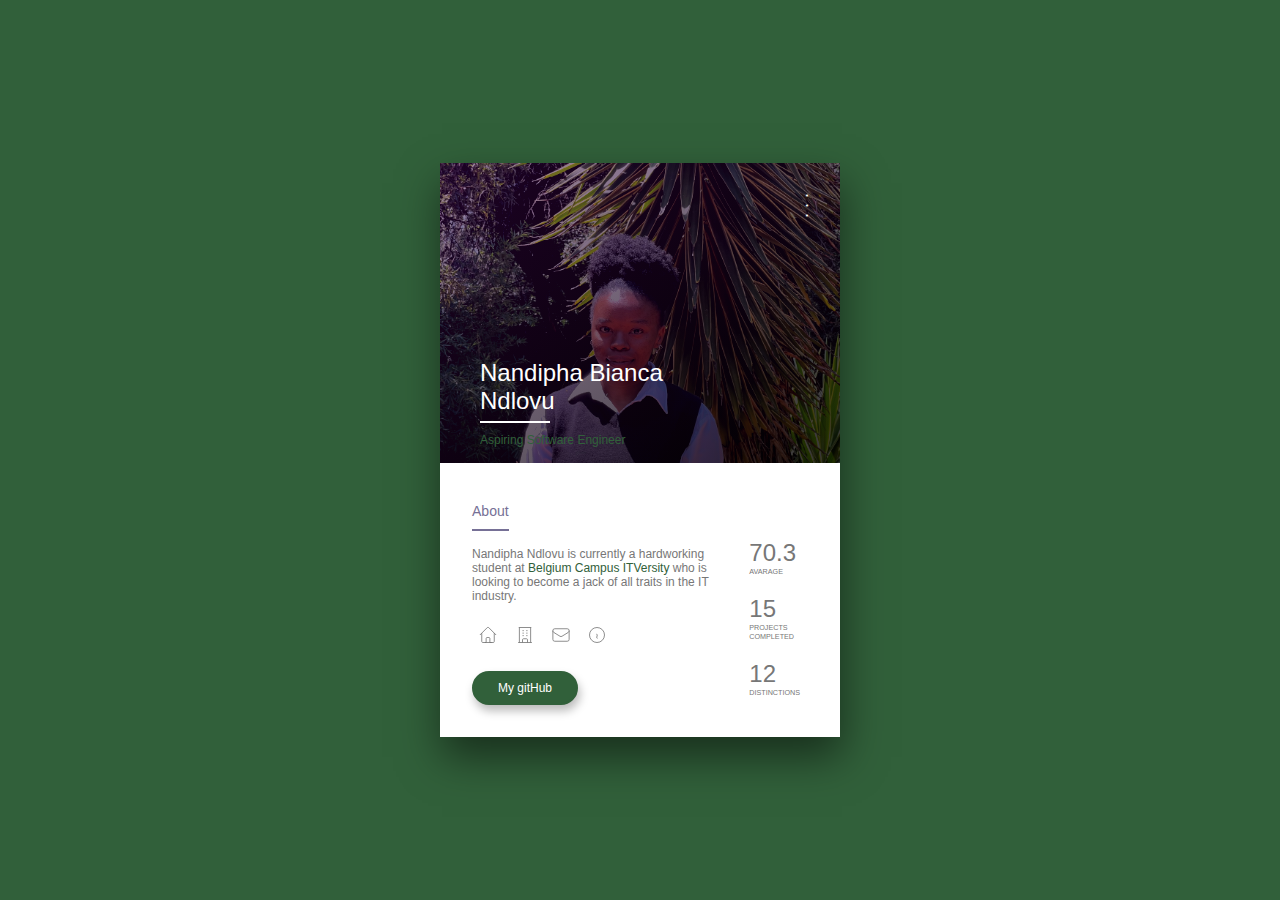
==== index.html @ 658f215c "Changing profile pictureand theme colour" ====
<!DOCTYPE html>
<html lang="en">
<head>
  <meta charset="UTF-8">
  <meta http-equiv="X-UA-Compatible" content="IE=edge">
  <meta name="viewport" content="width=device-width, initial-scale=1.0">
  <link rel="stylesheet" href="ProfileCard.css">
  <title>Profile Card</title>
</head>
<div class="main">
  
  <div class="card">
    <div class="profile_container">
      <img src = "picture2.png"/>
      <div class="overlay">
        <button><a class="nav" href="https://">. . .</a>
          
        </button>
        <h1>Nandipha Bianca <br/> Ndlovu</h1>
        <span></span>
        <h4>Aspiring Software Engineer</h4>
      </div>
    </div>

    <div class="content_container">
      <h3>About</h3>

      <div>
        <div>
          <p>Nandipha Ndlovu is currently a hardworking student at 
            <a class="bc" href="http://"><span class="orange">Belgium Campus ITVersity <span></span></a> 
            who is looking to become a jack of all traits in the IT industry. 
          </p>
          <div class="icon_container">
            <span>
              <svg xmlns="http://www.w3.org/2000/svg" fill="none" viewBox="0 0 24 24" strokeWidth={1.5} stroke="currentColor" className="w-6 h-6">
            <path strokeLinecap="round" strokeLinejoin="round" d="M2.25 12l8.954-8.955c.44-.439 1.152-.439 1.591 0L21.75 12M4.5 9.75v10.125c0 .621.504 1.125 1.125 1.125H9.75v-4.875c0-.621.504-1.125 1.125-1.125h2.25c.621 0 1.125.504 1.125 1.125V21h4.125c.621 0 1.125-.504 1.125-1.125V9.75M8.25 21h8.25" />
          </svg>

            </span>  
            <span>
              <svg xmlns="http://www.w3.org/2000/svg" fill="none" viewBox="0 0 24 24" strokeWidth={1.5} stroke="currentColor" className="w-6 h-6">
  <path strokeLinecap="round" strokeLinejoin="round" d="M3.75 21h16.5M4.5 3h15M5.25 3v18m13.5-18v18M9 6.75h1.5m-1.5 3h1.5m-1.5 3h1.5m3-6H15m-1.5 3H15m-1.5 3H15M9 21v-3.375c0-.621.504-1.125 1.125-1.125h3.75c.621 0 1.125.504 1.125 1.125V21" />
</svg>

            </span>  
            <span>
              <svg xmlns="http://www.w3.org/2000/svg" fill="none" viewBox="0 0 24 24" strokeWidth={1.5} stroke="currentColor" className="w-6 h-6">
  <path strokeLinecap="round" strokeLinejoin="round" d="M21.75 6.75v10.5a2.25 2.25 0 01-2.25 2.25h-15a2.25 2.25 0 01-2.25-2.25V6.75m19.5 0A2.25 2.25 0 0019.5 4.5h-15a2.25 2.25 0 00-2.25 2.25m19.5 0v.243a2.25 2.25 0 01-1.07 1.916l-7.5 4.615a2.25 2.25 0 01-2.36 0L3.32 8.91a2.25 2.25 0 01-1.07-1.916V6.75" />
  
</svg>

            </span>  
            <span>
              <svg xmlns="http://www.w3.org/2000/svg" fill="none" viewBox="0 0 24 24" strokeWidth={1.5} stroke="currentColor" className="w-6 h-6">
  <path strokeLinecap="round" strokeLinejoin="round" d="M11.25 11.25l.041-.02a.75.75 0 011.063.852l-.708 2.836a.75.75 0 001.063.853l.041-.021M21 12a9 9 0 11-18 0 9 9 0 0118 0zm-9-3.75h.008v.008H12V8.25z"/>
</svg>
            </span>  
          </div>
          <div class="button_container">
            <a href="https://github.com/NandiphaNdlovu" target="_blank">My gitHub</a>
          </div>
        </div>

        <div class="count_container">
          <div>
            <h3>70.3</h3>
            <p>Avarage</p>
          </div>

          <div>
            <h3>15</h3>
            <p>Projects Completed</p>
          </div>

          <div>
            <h3>12</h3>
            <p>Distinctions</p>
          </div>

        </div>  
      </div>
    </div>
  </div>

</div>

</body>
</html>
---- ProfileCard.css ----
:root{
    --back: #31603a;
    --overlay: #3e054d77;
    --light-font-color: #fff;
    --gray: #777;
  }
  
  *{
    margin: 0px;
    padding: 0px;
    -webkit-box-sizing: border-box;
            box-sizing: border-box;
    font-family: sans-serif;
    color: var(--gray);
    font-weight: normal;
  }
  
  
  .main{
    min-height: 100vh;
    background-color: var(--back);
    font-size: 12px;
    display: -ms-grid;
    display: grid;
    place-items: center;
  }
  
  .card{
    width: 90%;
    max-width: 400px;
    background-color: #fff;
    position: relative;
    -webkit-box-shadow: 2px 20px 40px rgba(0,0,0, 0.5);
            box-shadow: 2px 20px 40px rgba(0,0,0, 0.5);
    -webkit-animation: comein 2s ease-in-out;
            animation: comein 2s ease-in-out;
  }
  
  @-webkit-keyframes comein{
    0%{
      -webkit-transform: translateY(110%);
              transform: translateY(110%);
      opacity: 0;
    }
  
    50%{
      -webkit-transform: translateY(-5%);
              transform: translateY(-5%);
      opacity: 0.8;
    }
  
    100%{
      -webkit-transform: translateY(0%);
              transform: translateY(0%);
      opacity: 1;
    }
  }
  
  @keyframes comein{
    0%{
      -webkit-transform: translateY(110%);
              transform: translateY(110%);
      opacity: 0;
    }
  
    50%{
      -webkit-transform: translateY(-5%);
              transform: translateY(-5%);
      opacity: 0.8;
    }
  
    100%{
      -webkit-transform: translateY(0%);
              transform: translateY(0%);
      opacity: 1;
    }
  }
  
  
  .profile_container{
    height: 300px;
    position: relative;
  }
  
  .overlay{
    position: absolute;
    background-image: -webkit-gradient(linear, left top, right bottom, from(var(--overlay)), to(#000000cc));
    background-image: -o-linear-gradient(top left, var(--overlay), #000000cc);
    background-image: linear-gradient(to bottom right, var(--overlay), #000000cc);
    top:0px;
    width: 100%;
    height: 100%;
  }
  
  .card > div > img{
    width: 100%;
    -o-object-fit: cover;
       object-fit: cover;
    -o-object-position: center;
       object-position: center;
    height: 100%;
    -webkit-filter: contrast(1.4);
            filter: contrast(1.4);
  }
  
  button{
    outline: none;
    border:none;
  }
.nav{
    font-size: large;
    color: white;
    text-decoration: none;
}
.bc{
    text-decoration: none;
}

  .overlay > button{
    position: absolute;
    right: 1rem;
    top: 2rem;
    color: var(--light-font-color);
    background-color: #ffffff00;
    -webkit-transform: rotate(90deg);
        -ms-transform: rotate(90deg);
            transform: rotate(90deg);
    font-weight: 900;
    cursor: pointer;
  }
  
  .overlay >  h1{
    position: absolute;
    bottom : 3rem;
    left: 2.5rem;
    color: var(--light-font-color);
  }
  
  .overlay > span{
    display: block;
    width: 70px;
    background-color: #fff;
    height: 2px;
    position: absolute;
    bottom: 2.5rem;
    left: 2.5rem;
  }
  
  .overlay > h4{
    position: absolute;
    color: var(--back);
    bottom: 1rem;
    left: 2.5rem;
  }
  
  
  .content_container{
    padding: 2rem;
  }
  
  .content_container > h3{
    color: #767096;
    border-bottom: 2px solid #767096;
    display: inline-block;
    line-height: 2.4em;
  }
  
  .content_container > div{
    display: -webkit-box;
    display: -ms-flexbox;
    display: flex;
  }
  
  .content_container > div > div:nth-child(1){
    margin-right: 0.8rem;
    padding-top: 1rem;
  }
  
  
  span.orange{
    color: var(--back);
  }
  
  .icon_container{
    margin-top: 1rem;
    margin-bottom: 1rem;
  }
  
  .button_container{
    display: -webkit-box;
    display: -ms-flexbox;
    display: flex;
    -webkit-box-pack: justify;
        -ms-flex-pack: justify;
            justify-content: space-between;
  }
  
  .button_container > a{
    background-color: var(--back);
    border-radius: 18px;
    padding: 0.5rem 1.5rem;
    color: var(--light-font-color);
    border: 2px solid var(--back);
    font-size: 1em;
    -webkit-box-shadow: 2px 6px 10px #00000044;
            box-shadow: 2px 6px 10px #00000044;
    cursor: pointer;
    text-decoration: none;
  }
  
  .count_container {
    display: -webkit-box;
    display: -ms-flexbox;
    display: flex;
    -webkit-box-orient: vertical;
    -webkit-box-direction: normal;
        -ms-flex-direction: column;
            flex-direction: column;
    -webkit-box-pack: justify;
        -ms-flex-pack: justify;
            justify-content: space-between;
  }
  
  .count_container > div{
    padding: 0.5rem;
    margin-left: 1rem;
  }
  
  .count_container > div > h3{
    font-size: 2em;
  }
  
  .count_container > div > p{
    font-size: 0.6em;
    text-transform: uppercase;
  }
  
  
  .icon_container > span > svg{
    width: 20px;
    margin: 0.4rem;
  }
  
  .icon_container > span > svg:hover{
    -webkit-transform: scale(1.2);
        -ms-transform: scale(1.2);
            transform: scale(1.2);
    stroke: #000;
  }
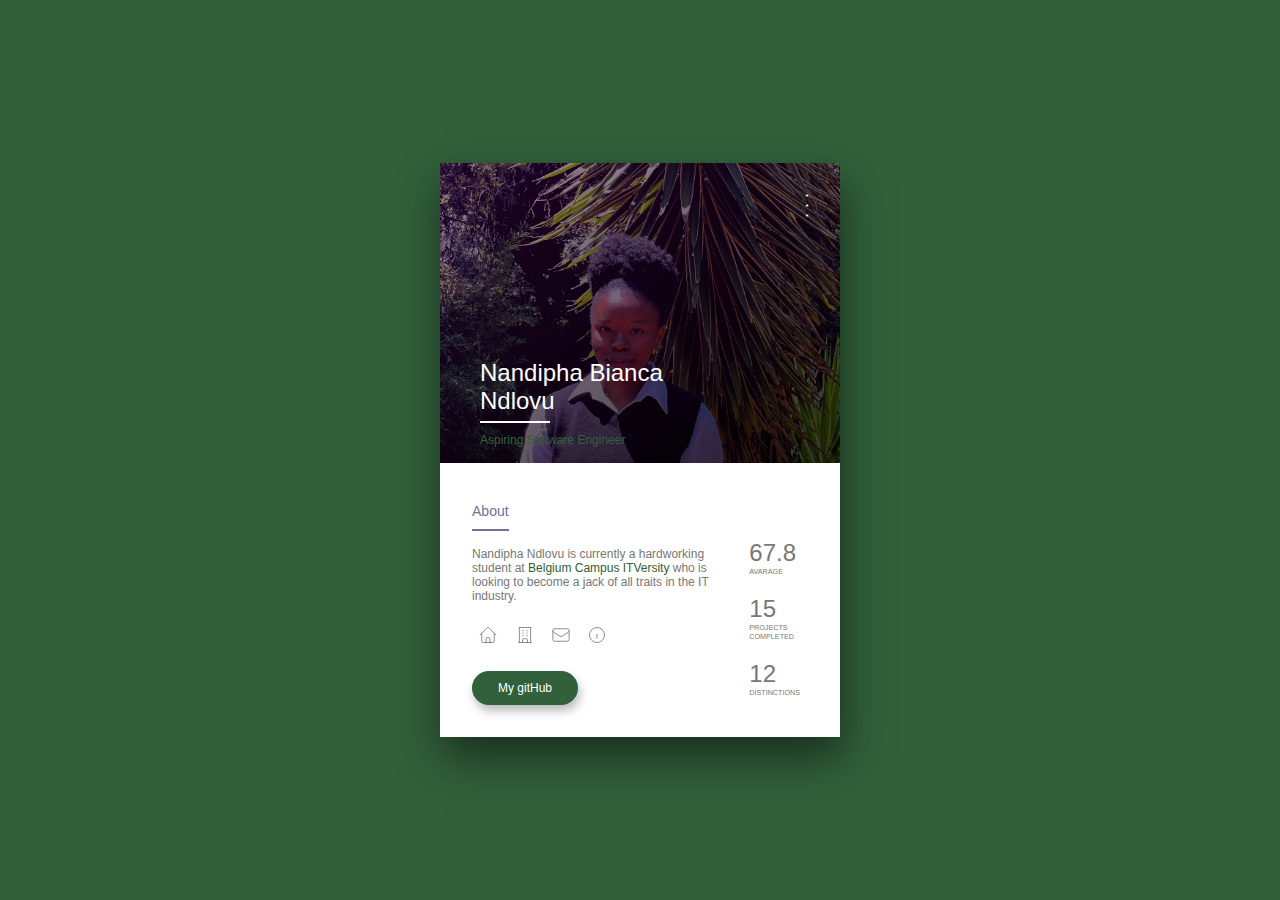
==== commit 2eab66c6: "avarage correction" ====
--- a/index.html
+++ b/index.html
@@ -4,14 +4,14 @@
   <meta charset="UTF-8">
   <meta http-equiv="X-UA-Compatible" content="IE=edge">
   <meta name="viewport" content="width=device-width, initial-scale=1.0">
-  <link rel="stylesheet" href="ProfileCard.css">
+  <link rel="stylesheet" href="/css/style.css">
   <title>Profile Card</title>
 </head>
 <div class="main">
   
   <div class="card">
     <div class="profile_container">
-      <img src = "picture2.png"/>
+      <img src = "/images/picture2.png"/>
       <div class="overlay">
         <button><a class="nav" href="https://">. . .</a>
           
@@ -64,7 +64,7 @@
 
         <div class="count_container">
           <div>
-            <h3>70.3</h3>
+            <h3>67.8</h3>
             <p>Avarage</p>
           </div>
 
--- a/css/style.css
+++ b/css/style.css
@@ -0,0 +1,249 @@
+:root{
+    --back: #31603a;
+    --overlay: #3e054d77;
+    --light-font-color: #fff;
+    --gray: #777;
+  }
+  
+  *{
+    margin: 0px;
+    padding: 0px;
+    -webkit-box-sizing: border-box;
+            box-sizing: border-box;
+    font-family: sans-serif;
+    color: var(--gray);
+    font-weight: normal;
+  }
+  
+  
+  .main{
+    min-height: 100vh;
+    background-color: var(--back);
+    font-size: 12px;
+    display: -ms-grid;
+    display: grid;
+    place-items: center;
+  }
+  
+  .card{
+    width: 90%;
+    max-width: 400px;
+    background-color: #fff;
+    position: relative;
+    -webkit-box-shadow: 2px 20px 40px rgba(0,0,0, 0.5);
+            box-shadow: 2px 20px 40px rgba(0,0,0, 0.5);
+    -webkit-animation: comein 2s ease-in-out;
+            animation: comein 2s ease-in-out;
+  }
+  
+  @-webkit-keyframes comein{
+    0%{
+      -webkit-transform: translateY(110%);
+              transform: translateY(110%);
+      opacity: 0;
+    }
+  
+    50%{
+      -webkit-transform: translateY(-5%);
+              transform: translateY(-5%);
+      opacity: 0.8;
+    }
+  
+    100%{
+      -webkit-transform: translateY(0%);
+              transform: translateY(0%);
+      opacity: 1;
+    }
+  }
+  
+  @keyframes comein{
+    0%{
+      -webkit-transform: translateY(110%);
+              transform: translateY(110%);
+      opacity: 0;
+    }
+  
+    50%{
+      -webkit-transform: translateY(-5%);
+              transform: translateY(-5%);
+      opacity: 0.8;
+    }
+  
+    100%{
+      -webkit-transform: translateY(0%);
+              transform: translateY(0%);
+      opacity: 1;
+    }
+  }
+  
+  
+  .profile_container{
+    height: 300px;
+    position: relative;
+  }
+  
+  .overlay{
+    position: absolute;
+    background-image: -webkit-gradient(linear, left top, right bottom, from(var(--overlay)), to(#000000cc));
+    background-image: -o-linear-gradient(top left, var(--overlay), #000000cc);
+    background-image: linear-gradient(to bottom right, var(--overlay), #000000cc);
+    top:0px;
+    width: 100%;
+    height: 100%;
+  }
+  
+  .card > div > img{
+    width: 100%;
+    -o-object-fit: cover;
+       object-fit: cover;
+    -o-object-position: center;
+       object-position: center;
+    height: 100%;
+    -webkit-filter: contrast(1.4);
+            filter: contrast(1.4);
+  }
+  
+  button{
+    outline: none;
+    border:none;
+  }
+.nav{
+    font-size: large;
+    color: white;
+    text-decoration: none;
+}
+.bc{
+    text-decoration: none;
+}
+
+  .overlay > button{
+    position: absolute;
+    right: 1rem;
+    top: 2rem;
+    color: var(--light-font-color);
+    background-color: #ffffff00;
+    -webkit-transform: rotate(90deg);
+        -ms-transform: rotate(90deg);
+            transform: rotate(90deg);
+    font-weight: 900;
+    cursor: pointer;
+  }
+  
+  .overlay >  h1{
+    position: absolute;
+    bottom : 3rem;
+    left: 2.5rem;
+    color: var(--light-font-color);
+  }
+  
+  .overlay > span{
+    display: block;
+    width: 70px;
+    background-color: #fff;
+    height: 2px;
+    position: absolute;
+    bottom: 2.5rem;
+    left: 2.5rem;
+  }
+  
+  .overlay > h4{
+    position: absolute;
+    color: var(--back);
+    bottom: 1rem;
+    left: 2.5rem;
+  }
+  
+  
+  .content_container{
+    padding: 2rem;
+  }
+  
+  .content_container > h3{
+    color: #767096;
+    border-bottom: 2px solid #767096;
+    display: inline-block;
+    line-height: 2.4em;
+  }
+  
+  .content_container > div{
+    display: -webkit-box;
+    display: -ms-flexbox;
+    display: flex;
+  }
+  
+  .content_container > div > div:nth-child(1){
+    margin-right: 0.8rem;
+    padding-top: 1rem;
+  }
+  
+  
+  span.orange{
+    color: var(--back);
+  }
+  
+  .icon_container{
+    margin-top: 1rem;
+    margin-bottom: 1rem;
+  }
+  
+  .button_container{
+    display: -webkit-box;
+    display: -ms-flexbox;
+    display: flex;
+    -webkit-box-pack: justify;
+        -ms-flex-pack: justify;
+            justify-content: space-between;
+  }
+  
+  .button_container > a{
+    background-color: var(--back);
+    border-radius: 18px;
+    padding: 0.5rem 1.5rem;
+    color: var(--light-font-color);
+    border: 2px solid var(--back);
+    font-size: 1em;
+    -webkit-box-shadow: 2px 6px 10px #00000044;
+            box-shadow: 2px 6px 10px #00000044;
+    cursor: pointer;
+    text-decoration: none;
+  }
+  
+  .count_container {
+    display: -webkit-box;
+    display: -ms-flexbox;
+    display: flex;
+    -webkit-box-orient: vertical;
+    -webkit-box-direction: normal;
+        -ms-flex-direction: column;
+            flex-direction: column;
+    -webkit-box-pack: justify;
+        -ms-flex-pack: justify;
+            justify-content: space-between;
+  }
+  
+  .count_container > div{
+    padding: 0.5rem;
+    margin-left: 1rem;
+  }
+  
+  .count_container > div > h3{
+    font-size: 2em;
+  }
+  
+  .count_container > div > p{
+    font-size: 0.6em;
+    text-transform: uppercase;
+  }
+  
+  
+  .icon_container > span > svg{
+    width: 20px;
+    margin: 0.4rem;
+  }
+  
+  .icon_container > span > svg:hover{
+    -webkit-transform: scale(1.2);
+        -ms-transform: scale(1.2);
+            transform: scale(1.2);
+    stroke: #000;
+  }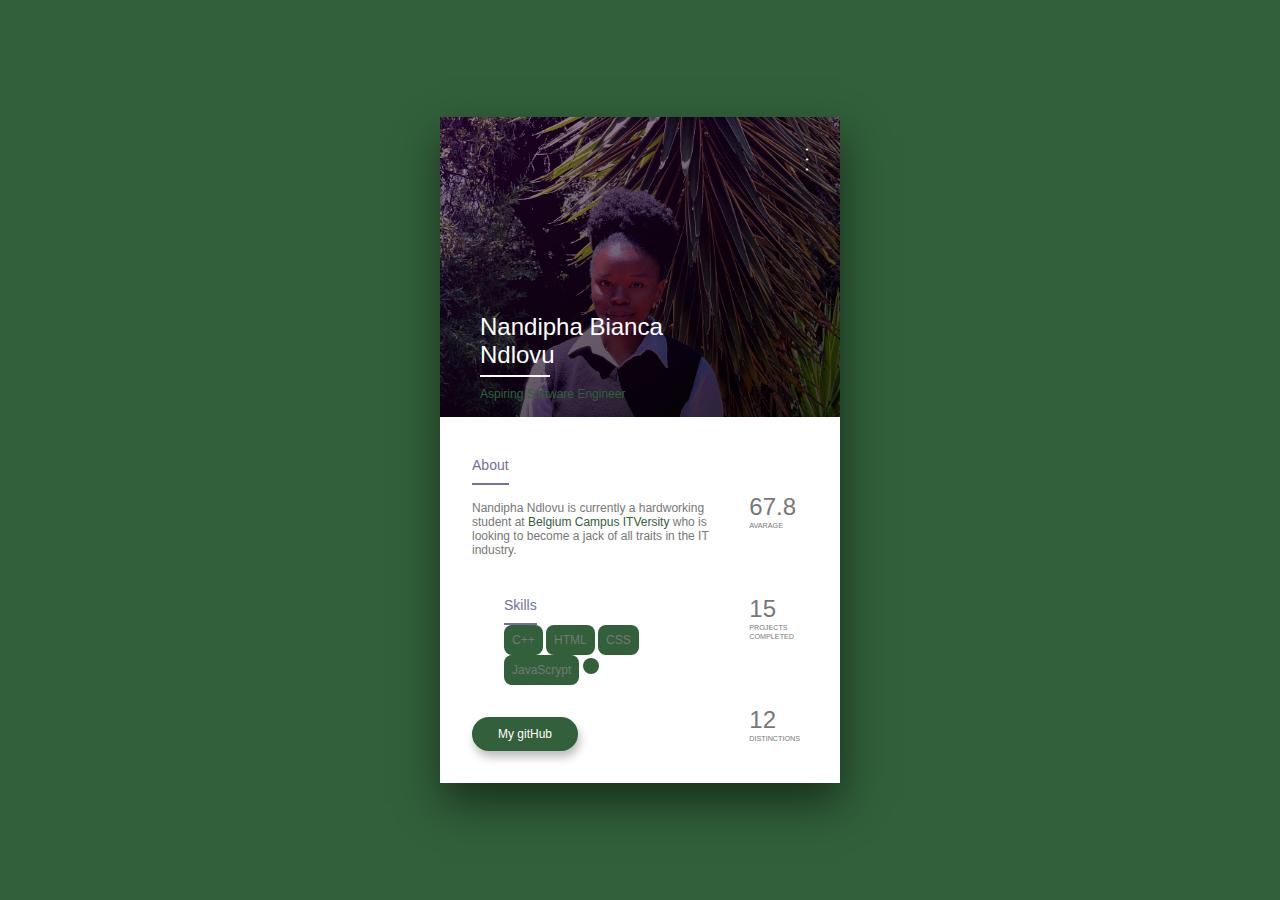
==== commit 6e2a8221: "adding skills" ====
--- a/index.html
+++ b/index.html
@@ -4,18 +4,18 @@
   <meta charset="UTF-8">
   <meta http-equiv="X-UA-Compatible" content="IE=edge">
   <meta name="viewport" content="width=device-width, initial-scale=1.0">
-  <link rel="stylesheet" href="/css/style.css">
+  <link rel="stylesheet" href="css/style.css">
   <title>Profile Card</title>
 </head>
 <div class="main">
-  
   <div class="card">
     <div class="profile_container">
-      <img src = "/images/picture2.png"/>
+      <img src = "images/picture2.png"/>
       <div class="overlay">
-        <button><a class="nav" href="https://">. . .</a>
-          
+        <button>
+          <a class="nav">. . .</a>
         </button>
+
         <h1>Nandipha Bianca <br/> Ndlovu</h1>
         <span></span>
         <h4>Aspiring Software Engineer</h4>
@@ -24,37 +24,38 @@
 
     <div class="content_container">
       <h3>About</h3>
-
       <div>
         <div>
           <p>Nandipha Ndlovu is currently a hardworking student at 
             <a class="bc" href="http://"><span class="orange">Belgium Campus ITVersity <span></span></a> 
             who is looking to become a jack of all traits in the IT industry. 
           </p>
-          <div class="icon_container">
-            <span>
-              <svg xmlns="http://www.w3.org/2000/svg" fill="none" viewBox="0 0 24 24" strokeWidth={1.5} stroke="currentColor" className="w-6 h-6">
-            <path strokeLinecap="round" strokeLinejoin="round" d="M2.25 12l8.954-8.955c.44-.439 1.152-.439 1.591 0L21.75 12M4.5 9.75v10.125c0 .621.504 1.125 1.125 1.125H9.75v-4.875c0-.621.504-1.125 1.125-1.125h2.25c.621 0 1.125.504 1.125 1.125V21h4.125c.621 0 1.125-.504 1.125-1.125V9.75M8.25 21h8.25" />
+          
+          <div class="content_container">
+            <h3>Skills</h3>
+            <div class="skills_container">
+              <ul>
+                <li>
+                  C++
+                </li>
+                <li>
+                  HTML
+                </li>
+                <li>
+                  CSS
+                </li>
+                <li>
+                  JavaScrypt
+                </li>
+                <li>
+                  
+                </li>
+              </ul>
+            </div>
           </svg>
 
             </span>  
-            <span>
-              <svg xmlns="http://www.w3.org/2000/svg" fill="none" viewBox="0 0 24 24" strokeWidth={1.5} stroke="currentColor" className="w-6 h-6">
-  <path strokeLinecap="round" strokeLinejoin="round" d="M3.75 21h16.5M4.5 3h15M5.25 3v18m13.5-18v18M9 6.75h1.5m-1.5 3h1.5m-1.5 3h1.5m3-6H15m-1.5 3H15m-1.5 3H15M9 21v-3.375c0-.621.504-1.125 1.125-1.125h3.75c.621 0 1.125.504 1.125 1.125V21" />
-</svg>
 
-            </span>  
-            <span>
-              <svg xmlns="http://www.w3.org/2000/svg" fill="none" viewBox="0 0 24 24" strokeWidth={1.5} stroke="currentColor" className="w-6 h-6">
-  <path strokeLinecap="round" strokeLinejoin="round" d="M21.75 6.75v10.5a2.25 2.25 0 01-2.25 2.25h-15a2.25 2.25 0 01-2.25-2.25V6.75m19.5 0A2.25 2.25 0 0019.5 4.5h-15a2.25 2.25 0 00-2.25 2.25m19.5 0v.243a2.25 2.25 0 01-1.07 1.916l-7.5 4.615a2.25 2.25 0 01-2.36 0L3.32 8.91a2.25 2.25 0 01-1.07-1.916V6.75" />
-  
-</svg>
-
-            </span>  
-            <span>
-              <svg xmlns="http://www.w3.org/2000/svg" fill="none" viewBox="0 0 24 24" strokeWidth={1.5} stroke="currentColor" className="w-6 h-6">
-  <path strokeLinecap="round" strokeLinejoin="round" d="M11.25 11.25l.041-.02a.75.75 0 011.063.852l-.708 2.836a.75.75 0 001.063.853l.041-.021M21 12a9 9 0 11-18 0 9 9 0 0118 0zm-9-3.75h.008v.008H12V8.25z"/>
-</svg>
             </span>  
           </div>
           <div class="button_container">
@@ -84,6 +85,6 @@
   </div>
 
 </div>
-
+<script src="ProfileCard.js"></script>
 </body>
 </html>
--- a/css/style.css
+++ b/css/style.css
@@ -112,6 +112,9 @@
     color: white;
     text-decoration: none;
 }
+.nav:hover{
+
+}
 .bc{
     text-decoration: none;
 }
@@ -175,7 +178,6 @@
     margin-right: 0.8rem;
     padding-top: 1rem;
   }
-  
   
   span.orange{
     color: var(--back);
@@ -246,4 +248,15 @@
         -ms-transform: scale(1.2);
             transform: scale(1.2);
     stroke: #000;
-  }+  }
+  ul{
+  }
+
+  li{
+    list-style: none;
+    display:inline-block;
+    background-color:var(--back);
+    border-radius:0.5rem;
+    padding:0.5rem;
+  }
+    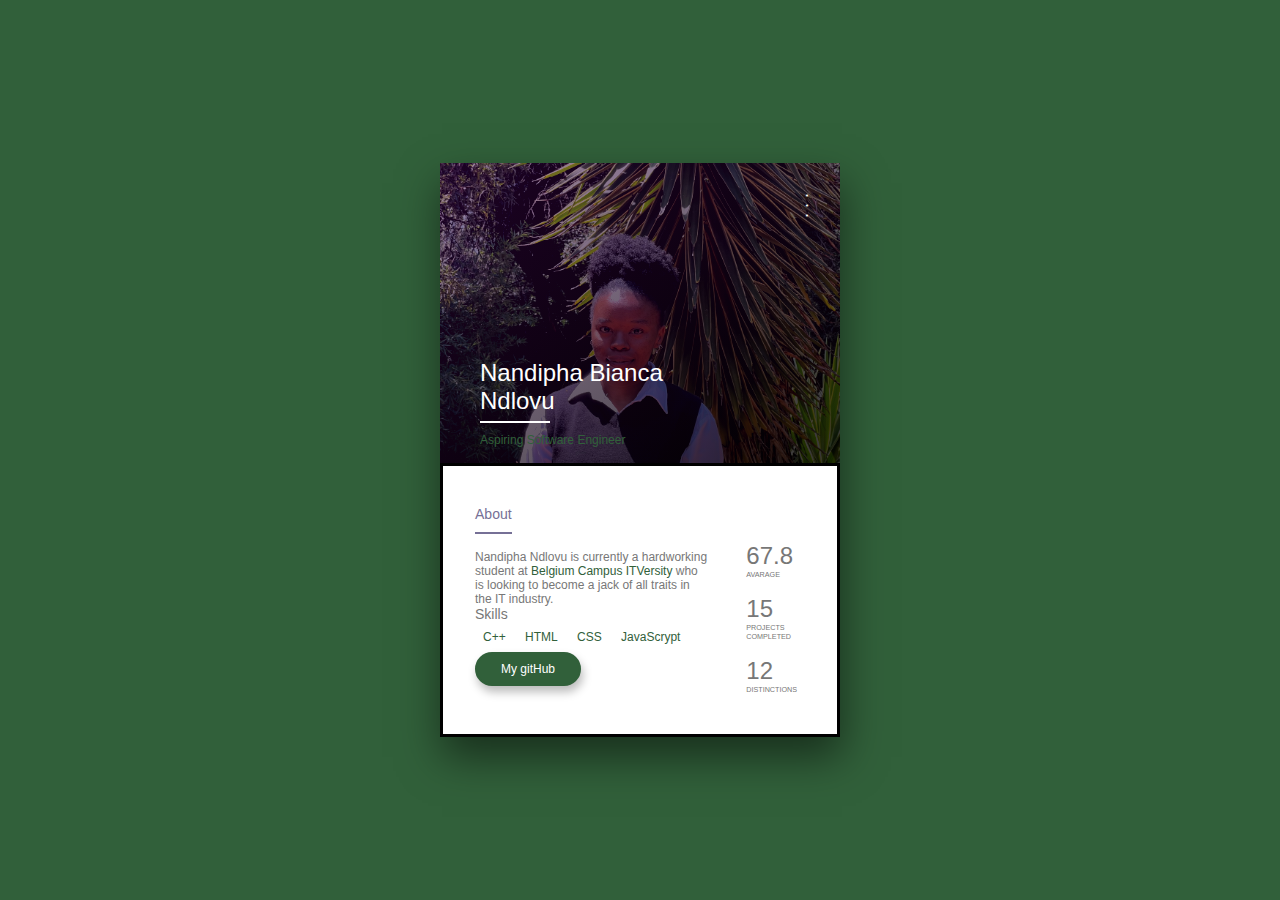
==== commit 36149d70: "skills style" ====
--- a/index.html
+++ b/index.html
@@ -31,7 +31,7 @@
             who is looking to become a jack of all traits in the IT industry. 
           </p>
           
-          <div class="content_container">
+          <div class="skills_container">
             <h3>Skills</h3>
             <div class="skills_container">
               <ul>
@@ -52,11 +52,6 @@
                 </li>
               </ul>
             </div>
-          </svg>
-
-            </span>  
-
-            </span>  
           </div>
           <div class="button_container">
             <a href="https://github.com/NandiphaNdlovu" target="_blank">My gitHub</a>
--- a/css/style.css
+++ b/css/style.css
@@ -112,12 +112,12 @@
     color: white;
     text-decoration: none;
 }
-.nav:hover{
-
-}
-.bc{
+  .nav:hover{
+
+  }
+  .bc{
     text-decoration: none;
-}
+  }
 
   .overlay > button{
     position: absolute;
@@ -159,8 +159,17 @@
   
   .content_container{
     padding: 2rem;
-  }
-  
+    border:solid;
+    border-color: black;
+  }
+
+  .skills-container > h3{
+    color: #767096;
+    border-bottom: 2px solid #767096;
+    display: inline-block;
+    line-height: 2.4em;
+  }
+
   .content_container > h3{
     color: #767096;
     border-bottom: 2px solid #767096;
@@ -249,14 +258,12 @@
             transform: scale(1.2);
     stroke: #000;
   }
-  ul{
-  }
 
   li{
     list-style: none;
     display:inline-block;
-    background-color:var(--back);
     border-radius:0.5rem;
     padding:0.5rem;
+    color: var(--back);
   }
     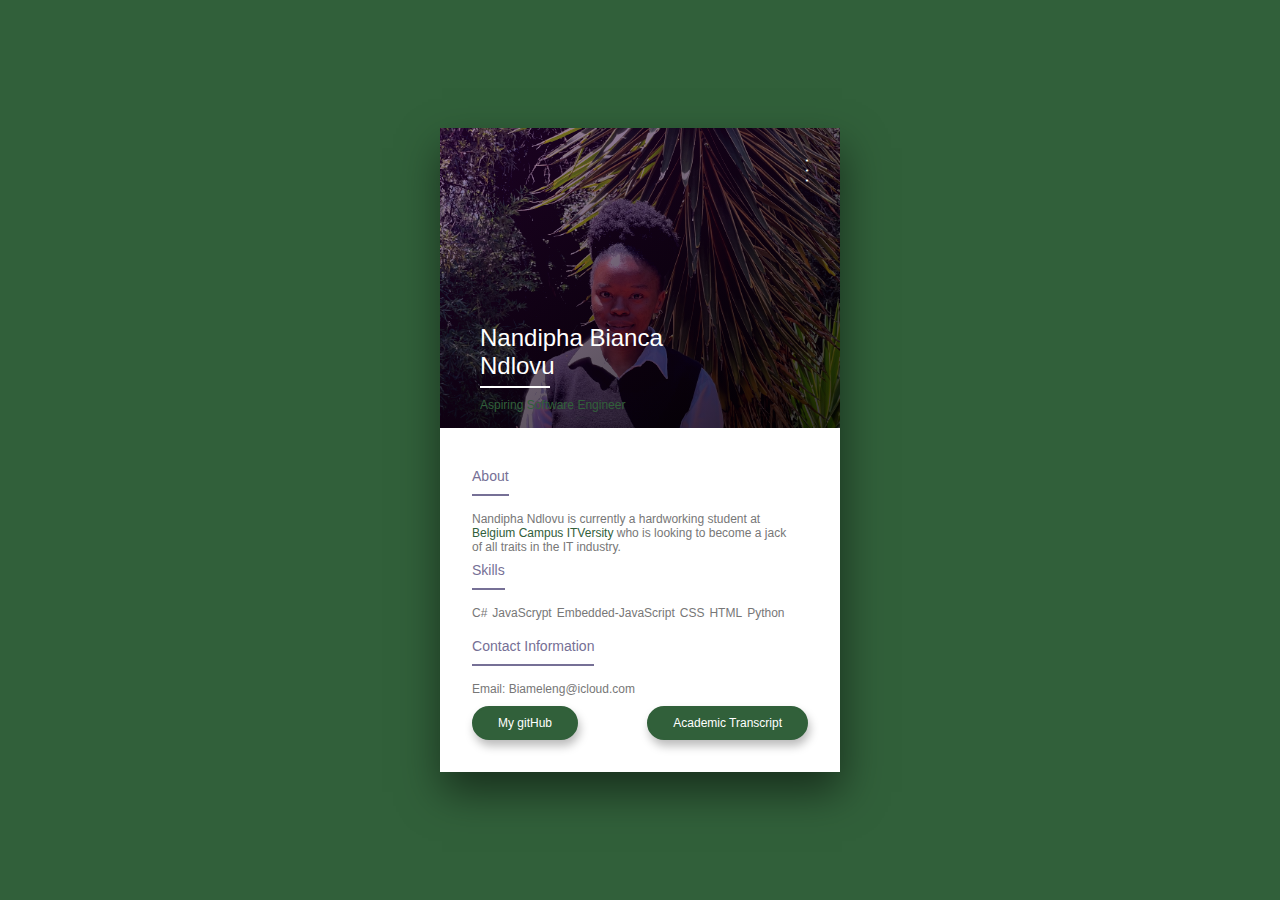
==== commit b38c7d71: "more changes" ====
--- a/index.html
+++ b/index.html
@@ -13,7 +13,7 @@
       <img src = "images/picture2.png"/>
       <div class="overlay">
         <button>
-          <a class="nav">. . .</a>
+          <a class="nav" href="https://nandiphandlovu.github.io/CV_Website/">. . .</a>
         </button>
 
         <h1>Nandipha Bianca <br/> Ndlovu</h1>
@@ -21,63 +21,41 @@
         <h4>Aspiring Software Engineer</h4>
       </div>
     </div>
-
     <div class="content_container">
       <h3>About</h3>
       <div>
         <div>
           <p>Nandipha Ndlovu is currently a hardworking student at 
-            <a class="bc" href="http://"><span class="orange">Belgium Campus ITVersity <span></span></a> 
+            <a class="bc" href="https://www.belgiumcampus.ac.za/"><span class="orange">Belgium Campus ITVersity <span></span></a> 
             who is looking to become a jack of all traits in the IT industry. 
           </p>
-          
-          <div class="skills_container">
-            <h3>Skills</h3>
-            <div class="skills_container">
-              <ul>
-                <li>
-                  C++
-                </li>
-                <li>
-                  HTML
-                </li>
-                <li>
-                  CSS
-                </li>
-                <li>
-                  JavaScrypt
-                </li>
-                <li>
-                  
-                </li>
-              </ul>
-            </div>
-          </div>
-          <div class="button_container">
-            <a href="https://github.com/NandiphaNdlovu" target="_blank">My gitHub</a>
-          </div>
         </div>
-
-        <div class="count_container">
-          <div>
-            <h3>67.8</h3>
-            <p>Avarage</p>
-          </div>
-
-          <div>
-            <h3>15</h3>
-            <p>Projects Completed</p>
-          </div>
-
-          <div>
-            <h3>12</h3>
-            <p>Distinctions</p>
-          </div>
-
-        </div>  
+      </div>
+      <h3>Skills</h3>
+      <div>
+        <div class="skills-container">
+          <p>C#</p>
+          <p>JavaScrypt</p>
+          <p>Embedded-JavaScript</p>
+          <p>CSS</p>
+          <p>HTML</p>
+          <p>Python</p>
+        </div>
+      </div>
+      <h3>Contact Information</h3>
+      <div>
+        <div class="skills-container">
+          <p>Email: Biameleng@icloud.com</p>
+        </div>
+      </div>
+      <div class="button_container">
+        <a href="https://github.com/NandiphaNdlovu" target="_blank">My gitHub</a>
+        <a href="data/AcademicPdf05.pdf" download>Academic Transcript</a>
       </div>
     </div>
+    </div>  
   </div>
+</div>
 
 </div>
 <script src="ProfileCard.js"></script>
--- a/css/style.css
+++ b/css/style.css
@@ -159,14 +159,12 @@
   
   .content_container{
     padding: 2rem;
-    border:solid;
-    border-color: black;
   }
 
   .skills-container > h3{
     color: #767096;
     border-bottom: 2px solid #767096;
-    display: inline-block;
+    display: inline;
     line-height: 2.4em;
   }
 
@@ -190,6 +188,12 @@
   
   span.orange{
     color: var(--back);
+  }
+
+  .skills-container{
+    display:flex;
+    gap: 5px;
+    margin-bottom: 10px;
   }
   
   .icon_container{
